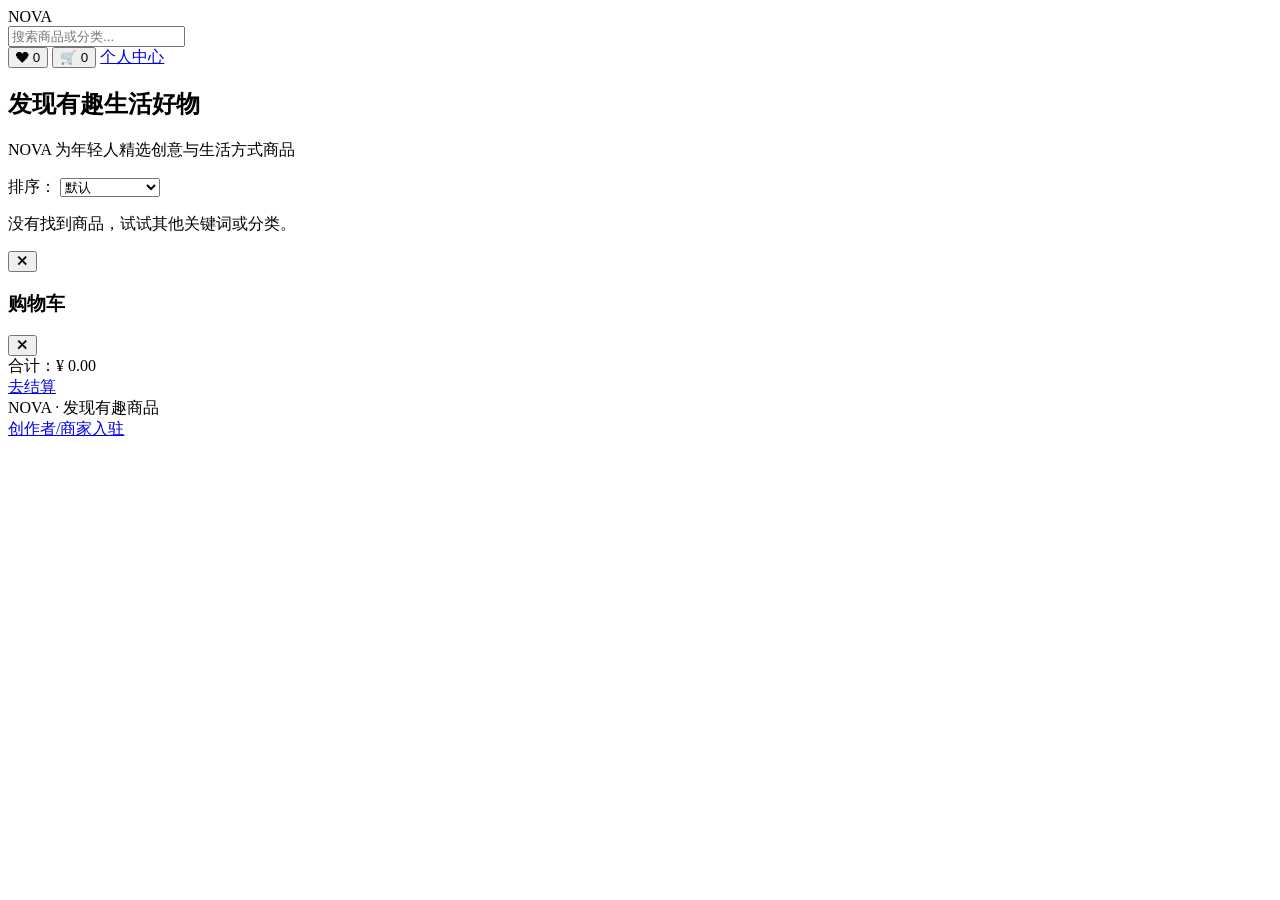
==== index.html @ 07a67d79 "Create index.html" ====
<!doctype html>
<html lang="zh-CN">
<head>
  <meta charset="utf-8" />
  <meta name="viewport" content="width=device-width,initial-scale=1"/>
  <title>NOVA — 发现有趣的好物</title>
  <link rel="stylesheet" href="styles.css">
</head>
<body data-page="home">
  <header class="topbar">
    <div class="brand">NOVA</div>
    <div class="search-wrap">
      <input id="searchInput" class="search-input" placeholder="搜索商品或分类..." aria-label="搜索商品"/>
    </div>
    <nav class="top-actions">
      <button id="favBtn" class="icon-btn" title="我的收藏">❤ <span id="favCount" class="badge">0</span></button>
      <button id="cartBtn" class="icon-btn" title="购物车">🛒 <span id="cartCount" class="badge">0</span></button>
      <a class="link-btn" href="user.html">个人中心</a>
    </nav>
  </header>

  <main class="container">
    <section class="hero">
      <h1>发现有趣生活好物</h1>
      <p class="subtitle">NOVA 为年轻人精选创意与生活方式商品</p>
    </section>

    <section class="controls">
      <div class="categories" id="categories"></div>
      <div class="sort">
        <label>排序：
          <select id="sortSelect">
            <option value="default">默认</option>
            <option value="price_asc">价格从低到高</option>
            <option value="price_desc">价格从高到低</option>
          </select>
        </label>
      </div>
    </section>

    <section id="productGrid" class="grid" aria-live="polite"></section>

    <div id="emptyState" class="empty hidden">
      <p>没有找到商品，试试其他关键词或分类。</p>
    </div>

  </main>

  <!-- Product Modal -->
  <div id="productModal" class="modal hidden" role="dialog" aria-modal="true">
    <div class="modal-panel">
      <button class="modal-close" id="modalClose">✕</button>
      <div class="modal-body" id="modalBody"></div>
    </div>
  </div>

  <!-- Floating Cart Drawer -->
  <div id="cartDrawer" class="drawer hidden" aria-hidden="true">
    <div class="drawer-header">
      <h3>购物车</h3>
      <button id="closeCart">✕</button>
    </div>
    <div id="cartItems" class="drawer-body"></div>
    <div class="drawer-footer">
      <div class="total">合计：¥ <span id="cartTotal">0.00</span></div>
      <div class="drawer-actions">
        <a href="checkout.html" class="btn primary">去结算</a>
      </div>
    </div>
  </div>

  <footer class="site-footer">
    <div class="footer-inner">
      <div>NOVA · 发现有趣商品</div>
      <div><a href="merchant.html">创作者/商家入驻</a></div>
    </div>
  </footer>

  <script src="data/products.js"></script>
  <script src="app.js"></script>
</body>
</html>
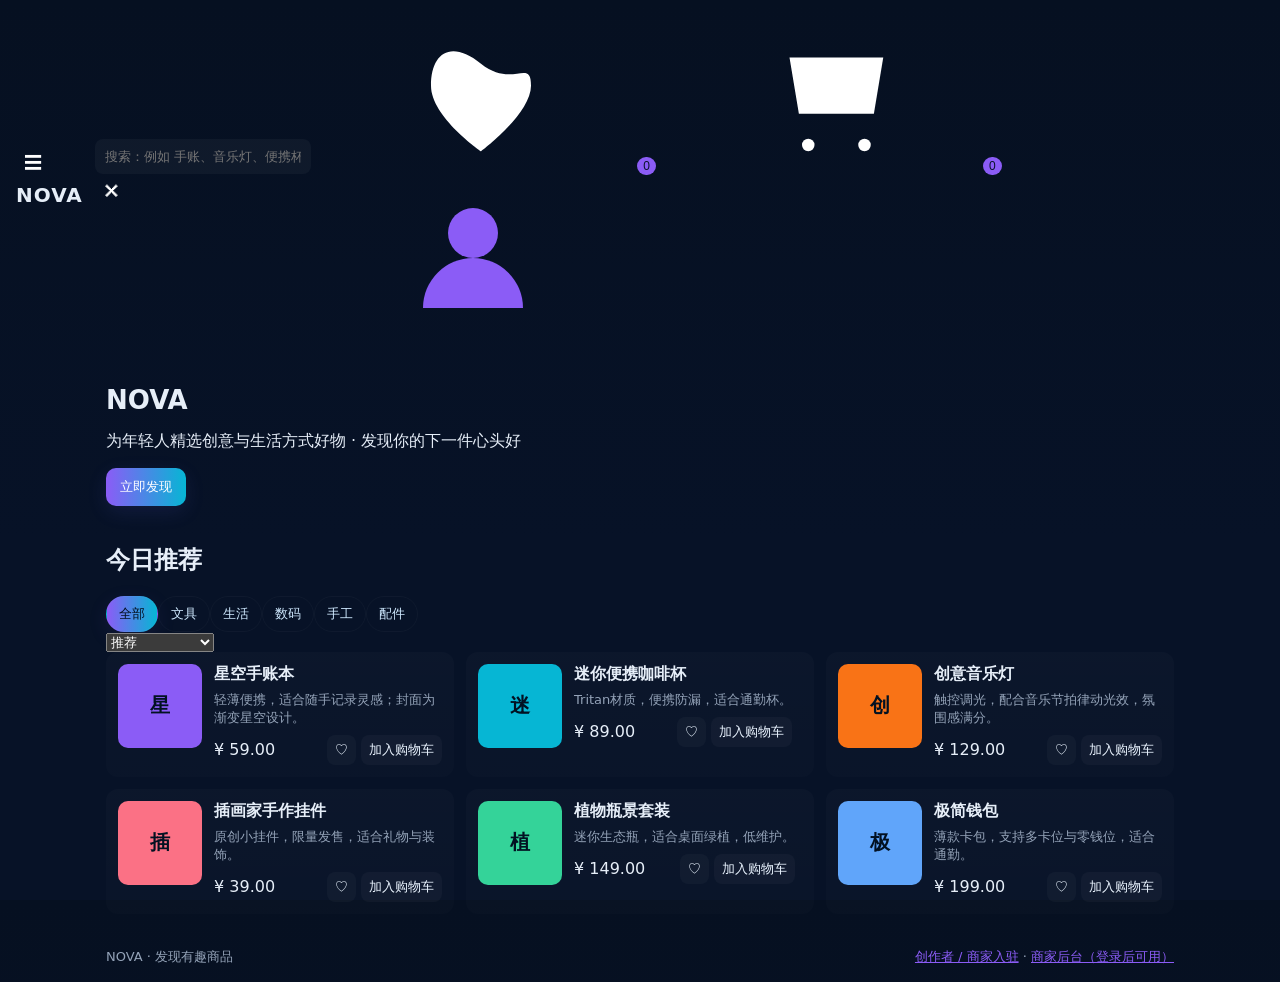
==== commit 1d43fac2: "Update index.html" ====
--- a/index.html
+++ b/index.html
@@ -2,80 +2,103 @@
 <html lang="zh-CN">
 <head>
   <meta charset="utf-8" />
-  <meta name="viewport" content="width=device-width,initial-scale=1"/>
-  <title>NOVA — 发现有趣的好物</title>
+  <meta name="viewport" content="width=device-width,initial-scale=1" />
+  <title>NOVA · 发现有趣商品</title>
   <link rel="stylesheet" href="styles.css">
 </head>
 <body data-page="home">
+  <!-- SVG icons & decorative gradients -->
+  <svg style="display:none" id="icons" aria-hidden="true">
+    <defs>
+      <linearGradient id="g-accent" x1="0" x2="1">
+        <stop offset="0" stop-color="#8b5cf6"></stop>
+        <stop offset="1" stop-color="#06b6d4"></stop>
+      </linearGradient>
+    </defs>
+    <symbol id="icon-search" viewBox="0 0 24 24"><path fill="currentColor" d="M21 21l-4.35-4.35"></path><circle cx="11" cy="11" r="6" stroke="currentColor" stroke-width="2" fill="none"></circle></symbol>
+    <symbol id="icon-cart" viewBox="0 0 24 24"><path fill="currentColor" d="M6 6h15l-1.5 9h-12z"></path><circle cx="9" cy="20" r="1" fill="currentColor"></circle><circle cx="18" cy="20" r="1" fill="currentColor"></circle></symbol>
+    <symbol id="icon-heart" viewBox="0 0 24 24"><path fill="currentColor" d="M12 21s-8-5.5-8-10.5S7 3 12 7s8-1 8 3.5S12 21 12 21z"/></symbol>
+    <symbol id="icon-user" viewBox="0 0 24 24"><path fill="currentColor" d="M12 12a4 4 0 100-8 4 4 0 000 8z"/><path fill="currentColor" d="M4 20a8 8 0 0116 0"/></symbol>
+    <symbol id="icon-plus" viewBox="0 0 24 24"><path fill="currentColor" d="M11 11V5h2v6h6v2h-6v6h-2v-6H5v-2z"/></symbol>
+  </svg>
+
   <header class="topbar">
-    <div class="brand">NOVA</div>
-    <div class="search-wrap">
-      <input id="searchInput" class="search-input" placeholder="搜索商品或分类..." aria-label="搜索商品"/>
+    <div class="left">
+      <button id="menuBtn" class="icon-btn" aria-label="菜单">☰</button>
+      <div class="brand">NOVA</div>
     </div>
-    <nav class="top-actions">
-      <button id="favBtn" class="icon-btn" title="我的收藏">❤ <span id="favCount" class="badge">0</span></button>
-      <button id="cartBtn" class="icon-btn" title="购物车">🛒 <span id="cartCount" class="badge">0</span></button>
-      <a class="link-btn" href="user.html">个人中心</a>
-    </nav>
+    <div class="search">
+      <input id="searchInput" placeholder="搜索：例如 手账、音乐灯、便携杯" aria-label="搜索商品">
+      <button id="searchClear" class="icon-btn" title="清空">✕</button>
+    </div>
+    <div class="right">
+      <button id="favBtn" class="icon-btn" title="我的收藏"><svg class="icon"><use href="#icon-heart"></use></svg><span id="favCount" class="badge">0</span></button>
+      <button id="cartBtn" class="icon-btn" title="购物车"><svg class="icon"><use href="#icon-cart"></use></svg><span id="cartCount" class="badge">0</span></button>
+      <a id="userLink" class="link" href="user.html" title="个人中心"><svg class="icon"><use href="#icon-user"></use></svg></a>
+    </div>
   </header>
 
-  <main class="container">
+  <main class="main container">
     <section class="hero">
-      <h1>发现有趣生活好物</h1>
-      <p class="subtitle">NOVA 为年轻人精选创意与生活方式商品</p>
-    </section>
-
-    <section class="controls">
-      <div class="categories" id="categories"></div>
-      <div class="sort">
-        <label>排序：
-          <select id="sortSelect">
-            <option value="default">默认</option>
-            <option value="price_asc">价格从低到高</option>
-            <option value="price_desc">价格从高到低</option>
-          </select>
-        </label>
+      <h1>NOVA</h1>
+      <p class="lead">为年轻人精选创意与生活方式好物 · 发现你的下一件心头好</p>
+      <div class="hero-actions">
+        <button id="exploreBtn" class="btn primary">立即发现</button>
       </div>
     </section>
 
-    <section id="productGrid" class="grid" aria-live="polite"></section>
+    <section class="recommend">
+      <h2>今日推荐</h2>
+      <div id="recommendList" class="carousel"></div>
+    </section>
 
-    <div id="emptyState" class="empty hidden">
-      <p>没有找到商品，试试其他关键词或分类。</p>
-    </div>
+    <section class="filters">
+      <div id="categories" class="chips"></div>
+      <div class="sort">
+        <select id="sortSelect" aria-label="排序">
+          <option value="relevance">推荐</option>
+          <option value="price_asc">价格：低 → 高</option>
+          <option value="price_desc">价格：高 → 低</option>
+        </select>
+      </div>
+    </section>
 
+    <section id="productGrid" class="grid"></section>
+
+    <div id="emptyState" class="empty hidden">没有找到相关商品，换个关键词试试吧</div>
   </main>
 
-  <!-- Product Modal -->
+  <!-- product modal -->
   <div id="productModal" class="modal hidden" role="dialog" aria-modal="true">
     <div class="modal-panel">
-      <button class="modal-close" id="modalClose">✕</button>
-      <div class="modal-body" id="modalBody"></div>
+      <button id="modalClose" class="modal-close" aria-label="关闭">✕</button>
+      <div id="modalContent"></div>
     </div>
   </div>
 
-  <!-- Floating Cart Drawer -->
-  <div id="cartDrawer" class="drawer hidden" aria-hidden="true">
+  <!-- cart drawer -->
+  <aside id="cartDrawer" class="drawer hidden" aria-hidden="true">
     <div class="drawer-header">
       <h3>购物车</h3>
-      <button id="closeCart">✕</button>
+      <button id="closeCart" class="icon-btn">✕</button>
     </div>
     <div id="cartItems" class="drawer-body"></div>
     <div class="drawer-footer">
       <div class="total">合计：¥ <span id="cartTotal">0.00</span></div>
       <div class="drawer-actions">
-        <a href="checkout.html" class="btn primary">去结算</a>
+        <a id="gotoCheckout" class="btn primary" href="checkout.html">去结算</a>
       </div>
     </div>
-  </div>
+  </aside>
 
   <footer class="site-footer">
-    <div class="footer-inner">
+    <div class="container footer-inner">
       <div>NOVA · 发现有趣商品</div>
-      <div><a href="merchant.html">创作者/商家入驻</a></div>
+      <div><a href="merchant.html">创作者 / 商家入驻</a> · <a href="admin.html">商家后台（登录后可用）</a></div>
     </div>
   </footer>
 
+  <script src="db.js"></script>
   <script src="data/products.js"></script>
   <script src="app.js"></script>
 </body>
--- a/styles.css
+++ b/styles.css
@@ -0,0 +1,68 @@
+:root{
+  --bg:#0f1724;
+  --card:#0b1220;
+  --muted:#94a3b8;
+  --accent:#8b5cf6;
+  --accent-2:#06b6d4;
+  --glass: rgba(255,255,255,0.04);
+  --radius:12px;
+  --gap:14px;
+  font-family: Inter, ui-sans-serif, system-ui, -apple-system, "Segoe UI", Roboto, "Helvetica Neue", Arial;
+  color-scheme: dark;
+}
+*{box-sizing:border-box}
+html,body{height:100%;margin:0;background:linear-gradient(180deg,#061021 0%, #071227 60%);color:#e6eef8}
+a{color:var(--accent)}
+.container{max-width:1100px;margin:18px auto;padding:0 16px}
+.topbar{display:flex;align-items:center;gap:12px;padding:12px 16px;background:transparent;position:sticky;top:0;z-index:10}
+.brand{font-weight:700;font-size:20px;letter-spacing:1px;color:linear-gradient(var(--accent));}
+.search-wrap{flex:1;display:flex;justify-content:center}
+.search-input{width:100%;max-width:600px;padding:10px 14px;border-radius:10px;border:0;background:var(--glass);color:#eaf4ff}
+.top-actions{display:flex;gap:8px;align-items:center}
+.icon-btn{background:transparent;border:0;color:#fff;padding:8px;border-radius:8px;font-size:18px;position:relative}
+.link-btn{color:#cfe9ff;text-decoration:none;padding:8px;border-radius:8px}
+.badge{background:var(--accent);color:#08122a;padding:2px 6px;border-radius:999px;font-size:12px;margin-left:6px}
+
+.hero{padding:18px 0}
+.hero h1{margin:0;font-size:26px}
+.subtitle{margin:6px 0;color:var(--muted)}
+
+.controls{display:flex;align-items:center;gap:12px;flex-wrap:wrap;margin-bottom:12px}
+.categories{display:flex;gap:8px;flex-wrap:wrap}
+.cat-btn{padding:8px 12px;border-radius:999px;background:transparent;border:1px solid rgba(255,255,255,0.03);cursor:pointer;color:#cfe9ff}
+.cat-btn.active{background:linear-gradient(90deg,var(--accent),var(--accent-2));box-shadow:0 6px 20px rgba(107,70,193,0.12);color:#041021}
+
+.grid{display:grid;grid-template-columns:repeat(2,1fr);gap:12px}
+@media(min-width:760px){.grid{grid-template-columns:repeat(3,1fr)}}
+.card{background:linear-gradient(180deg, rgba(255,255,255,0.02), rgba(255,255,255,0.01));padding:12px;border-radius:12px;display:flex;gap:12px;align-items:flex-start}
+.thumb{width:84px;height:84px;border-radius:10px;flex-shrink:0;display:flex;align-items:center;justify-content:center;color:#021122;font-weight:700;font-size:20px}
+.card h4{margin:0 0 6px 0}
+.card p{margin:0;color:var(--muted);font-size:13px}
+.card .meta{margin-top:8px;display:flex;align-items:center;justify-content:space-between;width:100%}
+.small-btn{padding:6px 8px;border-radius:8px;border:0;background:rgba(255,255,255,0.03);color:#eaf4ff;cursor:pointer}
+
+.modal{position:fixed;inset:0;background:rgba(2,6,23,0.6);display:flex;align-items:center;justify-content:center;z-index:50}
+.modal-panel{width:92%;max-width:760px;background:linear-gradient(180deg,#071227,#08122a);border-radius:14px;padding:14px;position:relative}
+.modal-close{position:absolute;top:10px;right:10px;background:transparent;border:0;color:#fff;font-size:18px}
+.drawer{position:fixed;right:12px;bottom:12px;width:320px;background:#071227;border-radius:14px;box-shadow:0 10px 30px rgba(2,6,23,0.6);z-index:40}
+.drawer.hidden{display:none}
+.drawer-header{display:flex;align-items:center;justify-content:space-between;padding:10px 12px;border-bottom:1px solid rgba(255,255,255,0.02)}
+.drawer-body{max-height:340px;overflow:auto;padding:10px}
+.drawer-footer{padding:12px;border-top:1px solid rgba(255,255,255,0.02)}
+.btn{padding:10px 14px;border-radius:10px;border:0;background:rgba(255,255,255,0.03);color:#fff;cursor:pointer}
+.btn.primary{background:linear-gradient(90deg,var(--accent),var(--accent-2));box-shadow:0 6px 20px rgba(99,102,241,0.12)}
+
+.empty{padding:36px;text-align:center;color:var(--muted)}
+.hidden{display:none}
+
+.container.narrow{max-width:720px}
+.checkout-list{margin-bottom:12px}
+.checkout-item{display:flex;gap:10px;align-items:center;padding:8px;border-radius:10px;background:rgba(255,255,255,0.02);margin-bottom:8px}
+.checkout-item .meta{flex:1}
+.form label{display:block;margin:8px 0}
+.input, input, textarea{width:100%;padding:10px;border-radius:8px;border:0;background:var(--glass);color:#eaf4ff}
+.profile{display:flex;flex-direction:column;gap:14px}
+.profile-block{background:rgba(255,255,255,0.02);padding:12px;border-radius:12px}
+.order-result{margin-top:12px;padding:12px;background:linear-gradient(180deg,#071227,#06121a);border-radius:10px}
+
+.footer-inner{display:flex;justify-content:space-between;align-items:center;padding:16px;color:var(--muted);font-size:13px}
